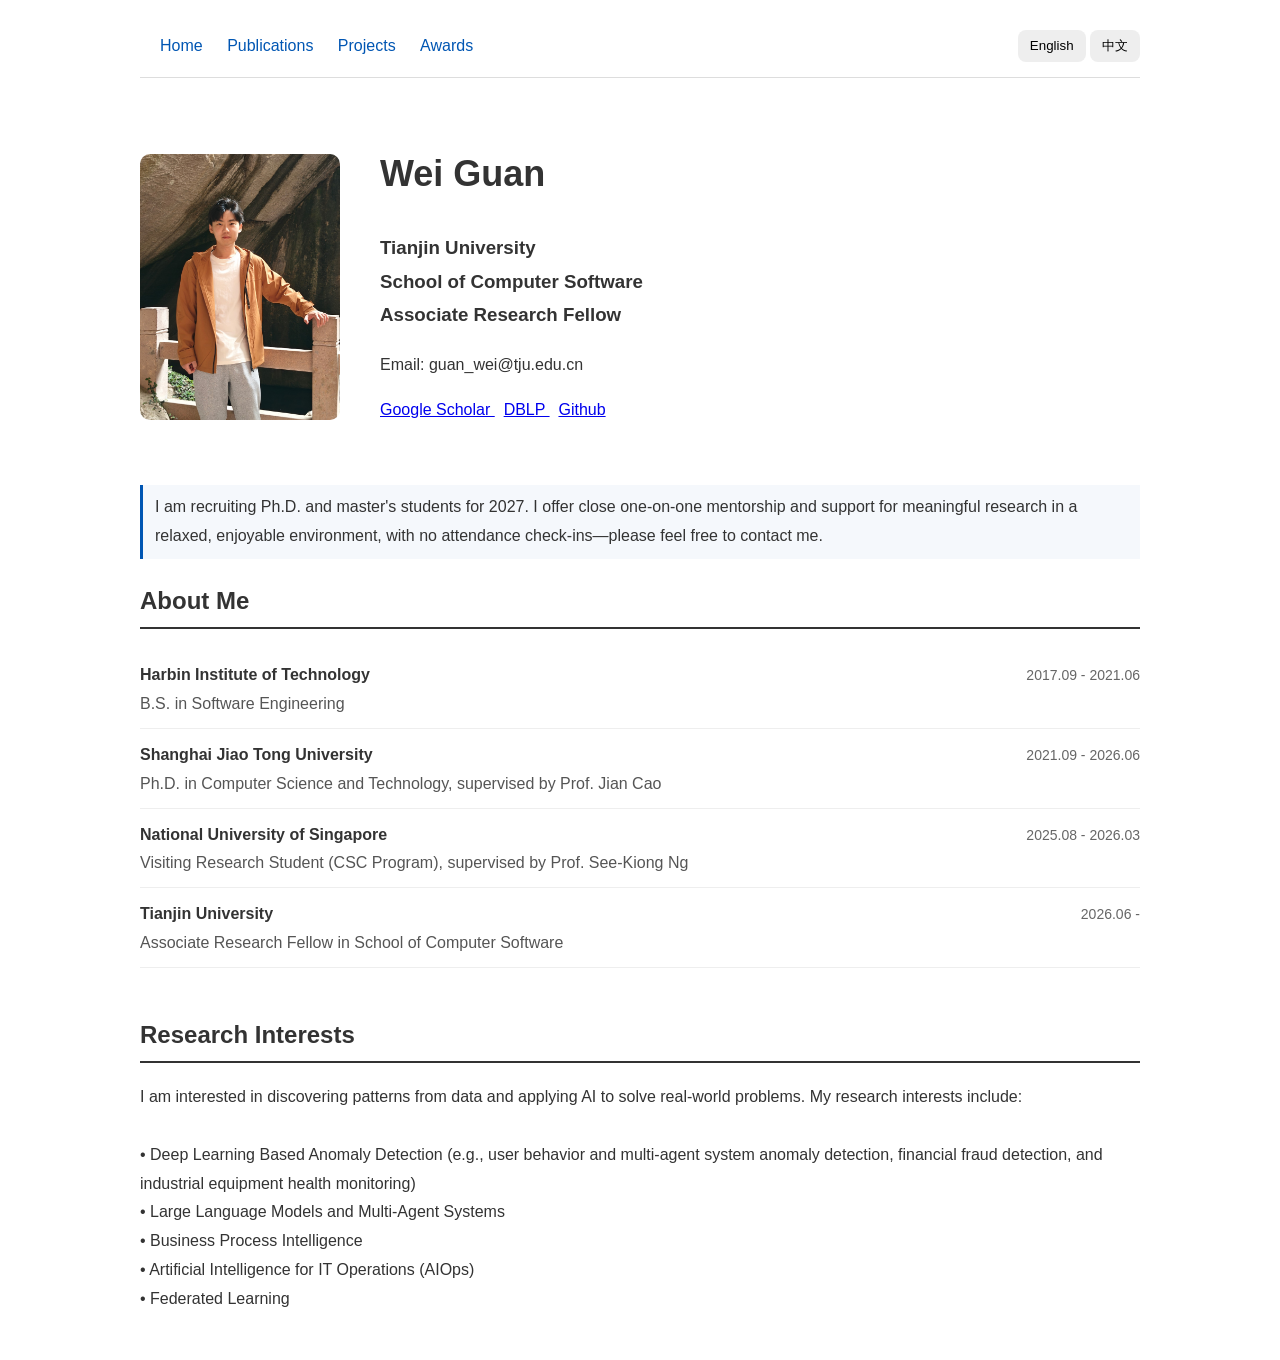
==== index.html @ 826e3b8d "update" ====
<!DOCTYPE html>

<html>


<head>

<meta charset="UTF-8">

<title>Wei Guan</title>

<link rel="stylesheet" href="css/style.css">

</head>



<body>



<nav>


<div>

<a href="index.html">
Home
</a>


<a href="publications.html">
Publications
</a>


<a href="projects.html">
Projects
</a>


<a href="awards.html">
Awards
</a>


<!--<a href="services.html">-->
<!--Services-->
<!--</a>-->


</div>



<div>

<button onclick="switchLang('en')">
English
</button>


<button onclick="switchLang('zh')">
中文
</button>


</div>



</nav>




<div class="profile">


<div>

<img src="images/profile.jpg">

</div>



<div>


<h1>

<span class="en">
Wei Guan
</span>


<span class="zh">
关威
</span>


</h1>



<h3>

<span class="en">

Tianjin University<br>

School of Computer Software<br>

Associate Research Fellow

</span>


<span class="zh">

天津大学<br>

软件学院<br>

特聘副研究员

</span>


</h3>



<p>
Email:
guan_wei@tju.edu.cn
</p>

<p>

<a href="https://scholar.google.com/citations?user=FKhrW-oAAAAJ">
Google Scholar
</a>


&nbsp;


<a href="https://dblp.org/pid/98/3846-6.html">
DBLP
</a>

&nbsp;


<a href="https://github.com/guanwei49">
Github
</a>

</p>


</div>


</div>






<section>

<p class="recruitment">
<span class="en">I am recruiting Ph.D. and master's students for 2027. I offer close one-on-one mentorship and support for meaningful research in a relaxed, enjoyable environment, with no attendance check-ins—please feel free to contact me.</span>
<span class="zh">招收 2027 级博士和硕士研究生，提供一对一科研指导与支持；团队氛围轻松愉快，无打卡要求。欢迎有志于开展有意义研究的同学与我联系。</span>
</p>

<h2>
<span class="en">About Me</span>
<span class="zh">关于我</span>
</h2>

<div class="en education-list">
<div class="education-item">
<div class="education-main">
<b>Harbin Institute of Technology</b>
<span>2017.09 - 2021.06</span>
</div>
<div class="education-detail">B.S. in Software Engineering</div>
</div>

<div class="education-item">
<div class="education-main">
<b>Shanghai Jiao Tong University</b>
<span>2021.09 - 2026.06</span>
</div>
<div class="education-detail">Ph.D. in Computer Science and Technology, supervised by Prof. Jian Cao</div>
</div>

<div class="education-item">
<div class="education-main">
<b>National University of Singapore</b>
<span>2025.08 - 2026.03</span>
</div>
<div class="education-detail">Visiting Research Student (CSC Program), supervised by Prof. See-Kiong Ng</div>
</div>

<div class="education-item">
<div class="education-main">
<b>Tianjin University</b>
<span>2026.06 - </span>
</div>
<div class="education-detail">Associate Research Fellow in School of Computer Software</div>
</div>
</div>

<div class="zh education-list">
<div class="education-item">
<div class="education-main">
<b>哈尔滨工业大学</b>
<span>2017.09 - 2021.06</span>
</div>
<div class="education-detail">软件工程本科</div>
</div>

<div class="education-item">
<div class="education-main">
<b>上海交通大学</b>
<span>2021.09 - 2026.06</span>
</div>
<div class="education-detail">计算机科学与技术直博，导师：曹健教授</div>
</div>

<div class="education-item">
<div class="education-main">
<b>新加坡国立大学</b>
<span>2025.08 - 2026.03</span>
</div>
<div class="education-detail">国家公派联合培养，导师：See-Kiong Ng教授</div>
</div>

<div class="education-item">
<div class="education-main">
<b>天津大学</b>
<span>2026.06 - </span>
</div>
<div class="education-detail">软件学院特聘副研究员</div>
</div>
</div>

</section>



<section>

<h2>
<span class="en">Research Interests</span>
<span class="zh">研究兴趣</span>
</h2>

<p class="en">
I am interested in discovering patterns from data and applying AI to solve real-world problems. My research interests include:
<br><br>
• Deep Learning Based Anomaly Detection (e.g., user behavior and multi-agent system anomaly detection, financial fraud detection, and industrial equipment health monitoring)
<br>
• Large Language Models and Multi-Agent Systems
<br>
• Business Process Intelligence
<br>
• Artificial Intelligence for IT Operations (AIOps)
<br>
• Federated Learning
</p>

<p class="zh">
我致力于从数据中发现规律，并运用人工智能解决实际问题。
<br>
研究方向包括：
<br><br>
• 基于深度学习的异常检测（如用户行为/多智能体系统异常检测、金融欺诈检测、工业设备健康监测等）
<br>
• 大语言模型与多智能体系统
<br>
• 业务流程智能分析
<br>
• 智能运维
<br>
• 联邦学习
</p>

</section>




<script src="js/language.js"></script>


</body>


</html>
---- css/style.css ----
body {

    font-family:
    "Helvetica Neue",
    Arial,
    "Microsoft YaHei",
    sans-serif;

    max-width: 1000px;

    margin: auto;

    padding: 30px;

    color: #333;

    line-height: 1.8;

}


nav {

    display:flex;

    justify-content:space-between;

    align-items:center;

    border-bottom:1px solid #ddd;

    padding-bottom:15px;

}


nav a {

    margin-left:20px;

    text-decoration:none;

    color:#0056b3;

}


button {

    border:none;

    background:#eee;

    padding:6px 12px;

    cursor:pointer;

}

nav button {

    display:inline-flex;

    align-items:center;

    justify-content:center;

    height:32px;

    padding:0 12px;

    line-height:1;

    border-radius:8px;

}



.profile {

    display:flex;

    margin-top:40px;

    gap:40px;

    align-items: center;
}


.profile img {

    width:200px;

    height:266px;

    object-fit:cover;

    border-radius:10px;

    margin-top:25px;
}

.recruitment {

    padding:8px 12px;

    border-left:3px solid #0056b3;

    background:#f5f8fc;

}


section {

    margin-top:45px;

}



h1 {

    font-size:36px;

}



h2 {

    border-bottom:2px solid #333;

    padding-bottom:5px;

}

.project-section-title {

    margin-top:24px;

    margin-bottom:6px;

    font-size:18px;

    line-height:1.3;

    color:#333;

    font-weight:700;

}



section > .project-section-title:first-child {

    margin-top:0;

}



.project-item {

    padding:12px 0;

    border-bottom:1px solid #eee;

}



.project-main {

    display:flex;

    justify-content:space-between;

    gap:20px;

    align-items:baseline;

}



.project-main span {

    flex-shrink:0;

    color:#666;

    font-size:14px;

}

.project-main b {

    font-weight:400;

}



.project-meta {

    margin-top:2px;

    color:#555;

    line-height:1.5;

}

.award-list {

    border-top:1px solid #eee;

}



.award-item {

    padding:12px 0;

    border-bottom:1px solid #eee;

}



.award-main {

    display:flex;

    justify-content:space-between;

    gap:20px;

    align-items:baseline;

}



.award-main span {

    flex-shrink:0;

    color:#666;

    font-size:14px;

}

.award-main b {

    font-weight:400;

}

.education-list {

    margin-top:18px;

}



.education-item {

    padding:12px 0;

    border-bottom:1px solid #eee;

}



.education-main {

    display:flex;

    justify-content:space-between;

    gap:20px;

    align-items:baseline;

}



.education-main span {

    flex-shrink:0;

    color:#666;

    font-size:14px;

}



.education-detail {

    margin-top:2px;

    color:#555;

    line-height:1.5;

}



.zh {

    display:none;

}



.paper {

    margin-bottom:25px;

}



.ccf {

    float:right;

    font-weight:bold;

    color:#555;

}



footer {

    margin-top:60px;

    text-align:center;

    color:#888;

}



@media(max-width:700px){


.profile{

flex-direction:column;

}


.education-main{

flex-direction:column;

gap:0;

}


.project-main{

flex-direction:column;

gap:0;

}


.award-main{

flex-direction:column;

gap:0;

}


}

/* Publications */


.filter{

margin:18px 0;

}


.filter button{

margin-right:12px;

padding:6px 15px;

border:1px solid #aaa;

background:white;

cursor:pointer;

}



.year{

margin-top:28px;

border-bottom:
2px solid #333;

padding-bottom:3px;

line-height:1.3;

}



.paper{

position:relative;

margin-bottom:14px;

padding:0 70px 12px 0;

border-bottom:1px solid #eee;

line-height:1.45;

}



.paper .title{

font-weight:500;

font-size:16px;

line-height:1.35;

}



.paper .authors{

display:inline;

margin-top:0;

color:#555;

font-size:14px;

}



.paper .venue{

display:inline;

margin-top:0;

font-style:italic;

color:#555;

font-size:14px;

}



.paper .venue:before{

content:" • ";

font-style:normal;

color:#999;

}



.ccf{

position:absolute;

right:0;

top:2px;

font-weight:bold;

font-size:13px;

color:#555;

}



@media(max-width:700px){


.ccf{

position:static;

display:inline-block;

margin-top:4px;

}


.paper{

padding-right:0;

}


}
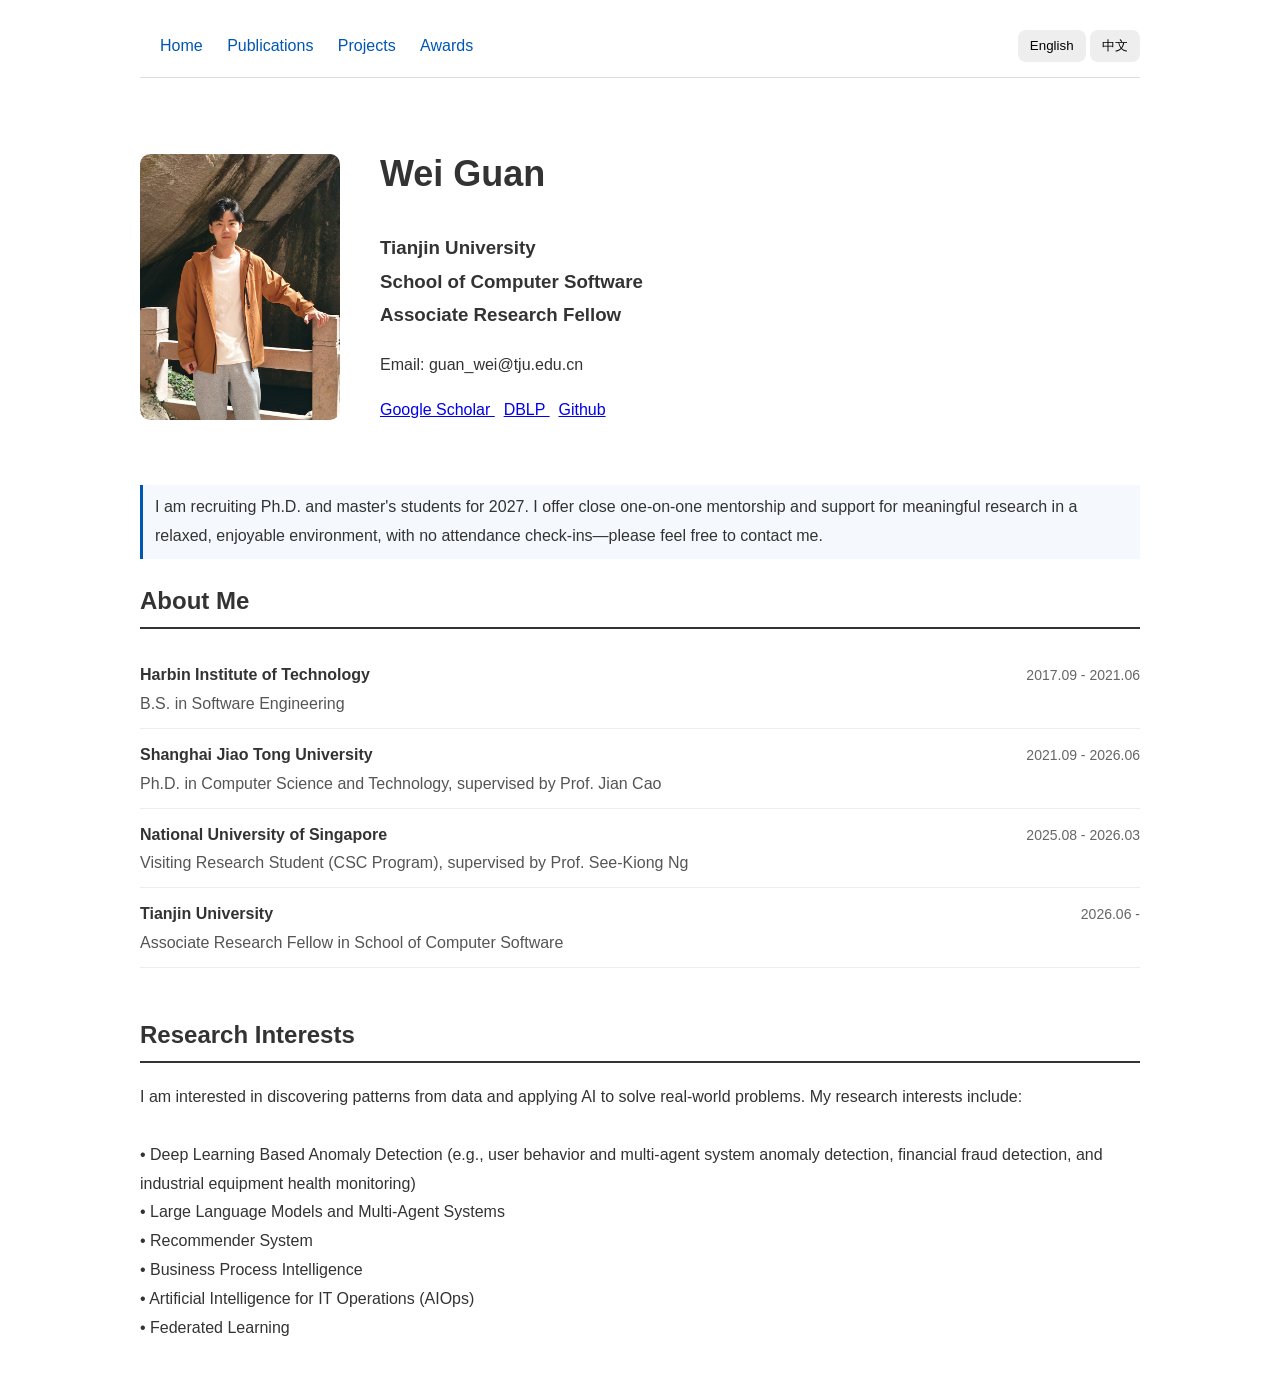
==== commit c3a81afb: "UPDATE" ====
--- a/index.html
+++ b/index.html
@@ -269,6 +269,8 @@
 <br>
 • Large Language Models and Multi-Agent Systems
 <br>
+• Recommender System
+<br>
 • Business Process Intelligence
 <br>
 • Artificial Intelligence for IT Operations (AIOps)
@@ -285,6 +287,8 @@
 <br>
 • 大语言模型与多智能体系统
 <br>
+• 推荐系统
+<br>
 • 业务流程智能分析
 <br>
 • 智能运维
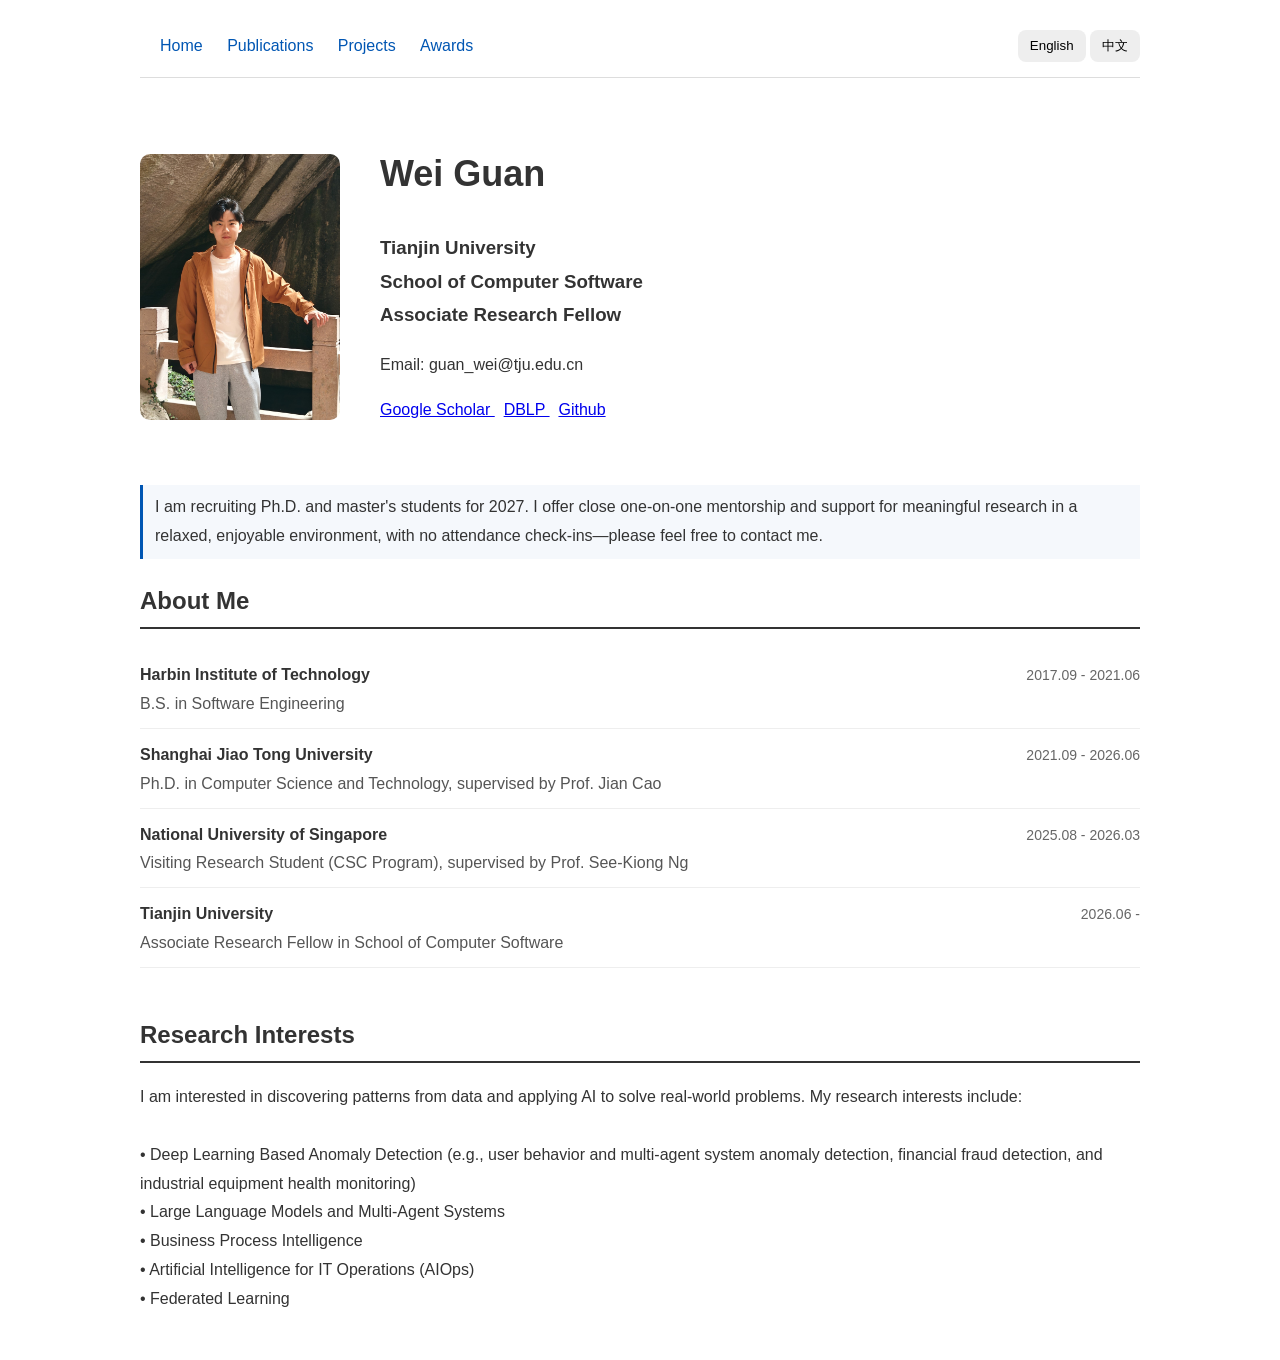
==== commit 81ed47c3: "update" ====
--- a/index.html
+++ b/index.html
@@ -247,7 +247,7 @@
 <b>天津大学</b>
 <span>2026.06 - </span>
 </div>
-<div class="education-detail">软件学院特聘副研究员</div>
+<div class="education-detail">软件学院副研究员</div>
 </div>
 </div>
 
@@ -269,8 +269,6 @@
 <br>
 • Large Language Models and Multi-Agent Systems
 <br>
-• Recommender System
-<br>
 • Business Process Intelligence
 <br>
 • Artificial Intelligence for IT Operations (AIOps)
@@ -287,8 +285,6 @@
 <br>
 • 大语言模型与多智能体系统
 <br>
-• 推荐系统
-<br>
 • 业务流程智能分析
 <br>
 • 智能运维
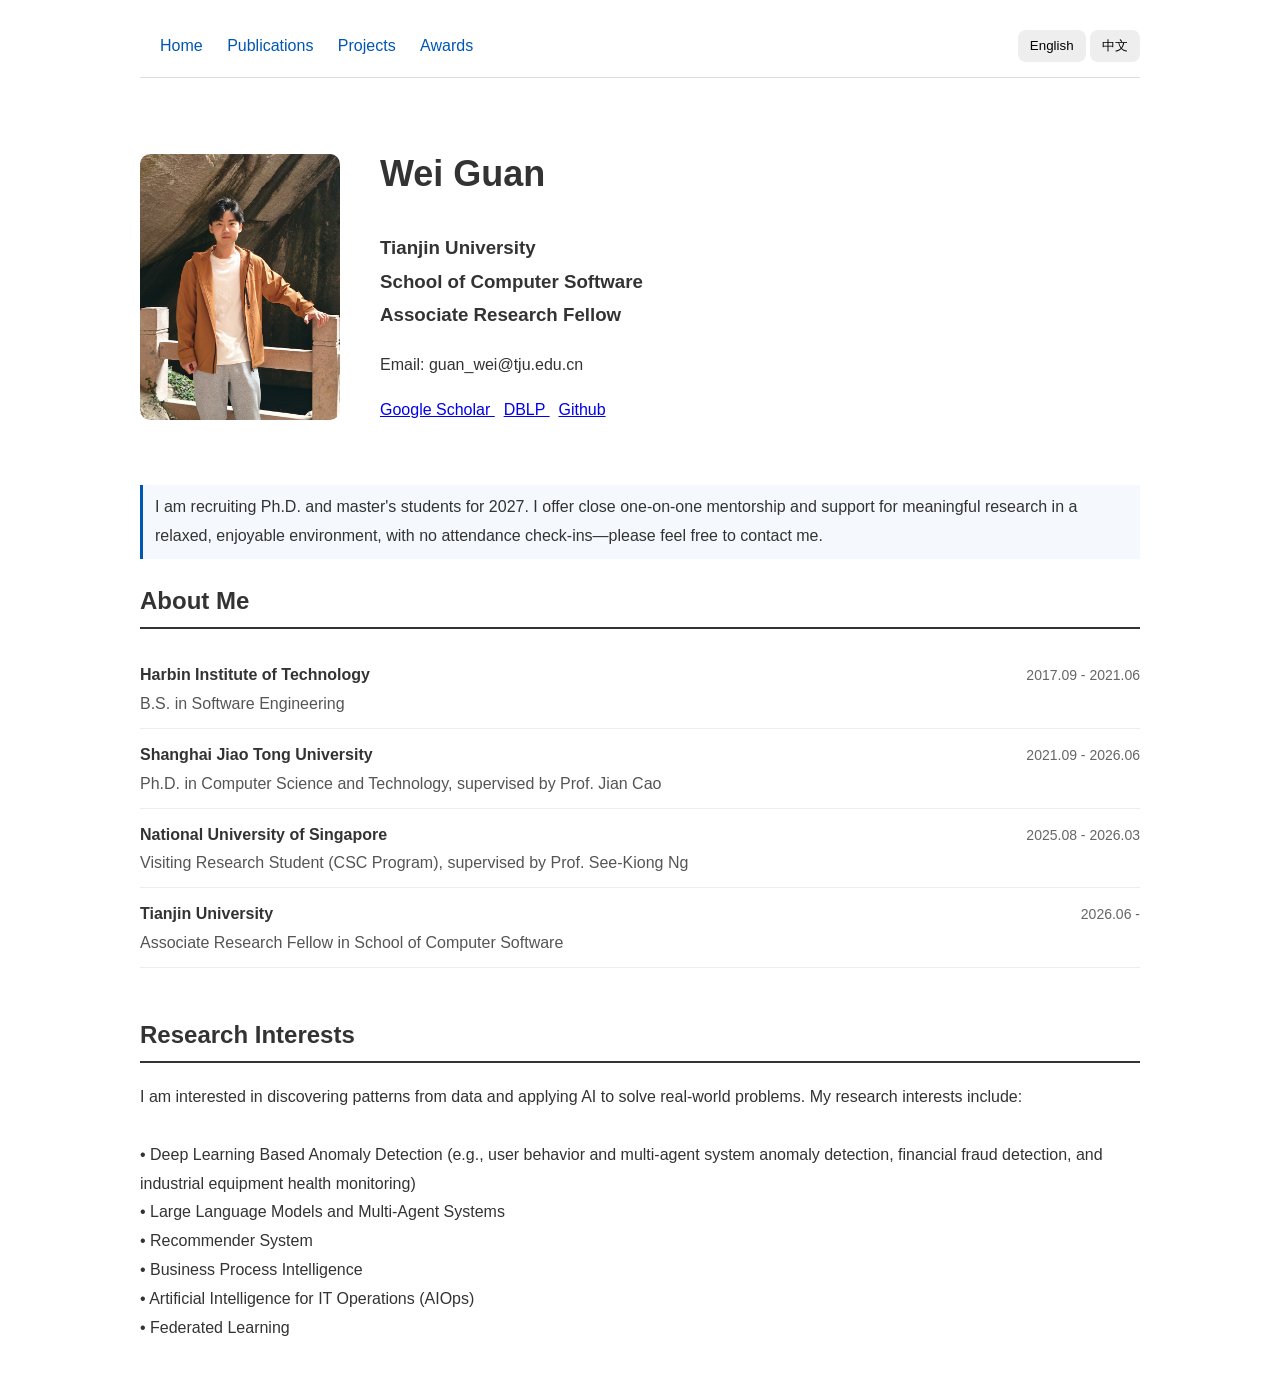
==== commit 43514945: "Merge remote-tracking branch 'origin/master'" ====
--- a/index.html
+++ b/index.html
@@ -269,6 +269,8 @@
 <br>
 • Large Language Models and Multi-Agent Systems
 <br>
+• Recommender System
+<br>
 • Business Process Intelligence
 <br>
 • Artificial Intelligence for IT Operations (AIOps)
@@ -285,6 +287,8 @@
 <br>
 • 大语言模型与多智能体系统
 <br>
+• 推荐系统
+<br>
 • 业务流程智能分析
 <br>
 • 智能运维
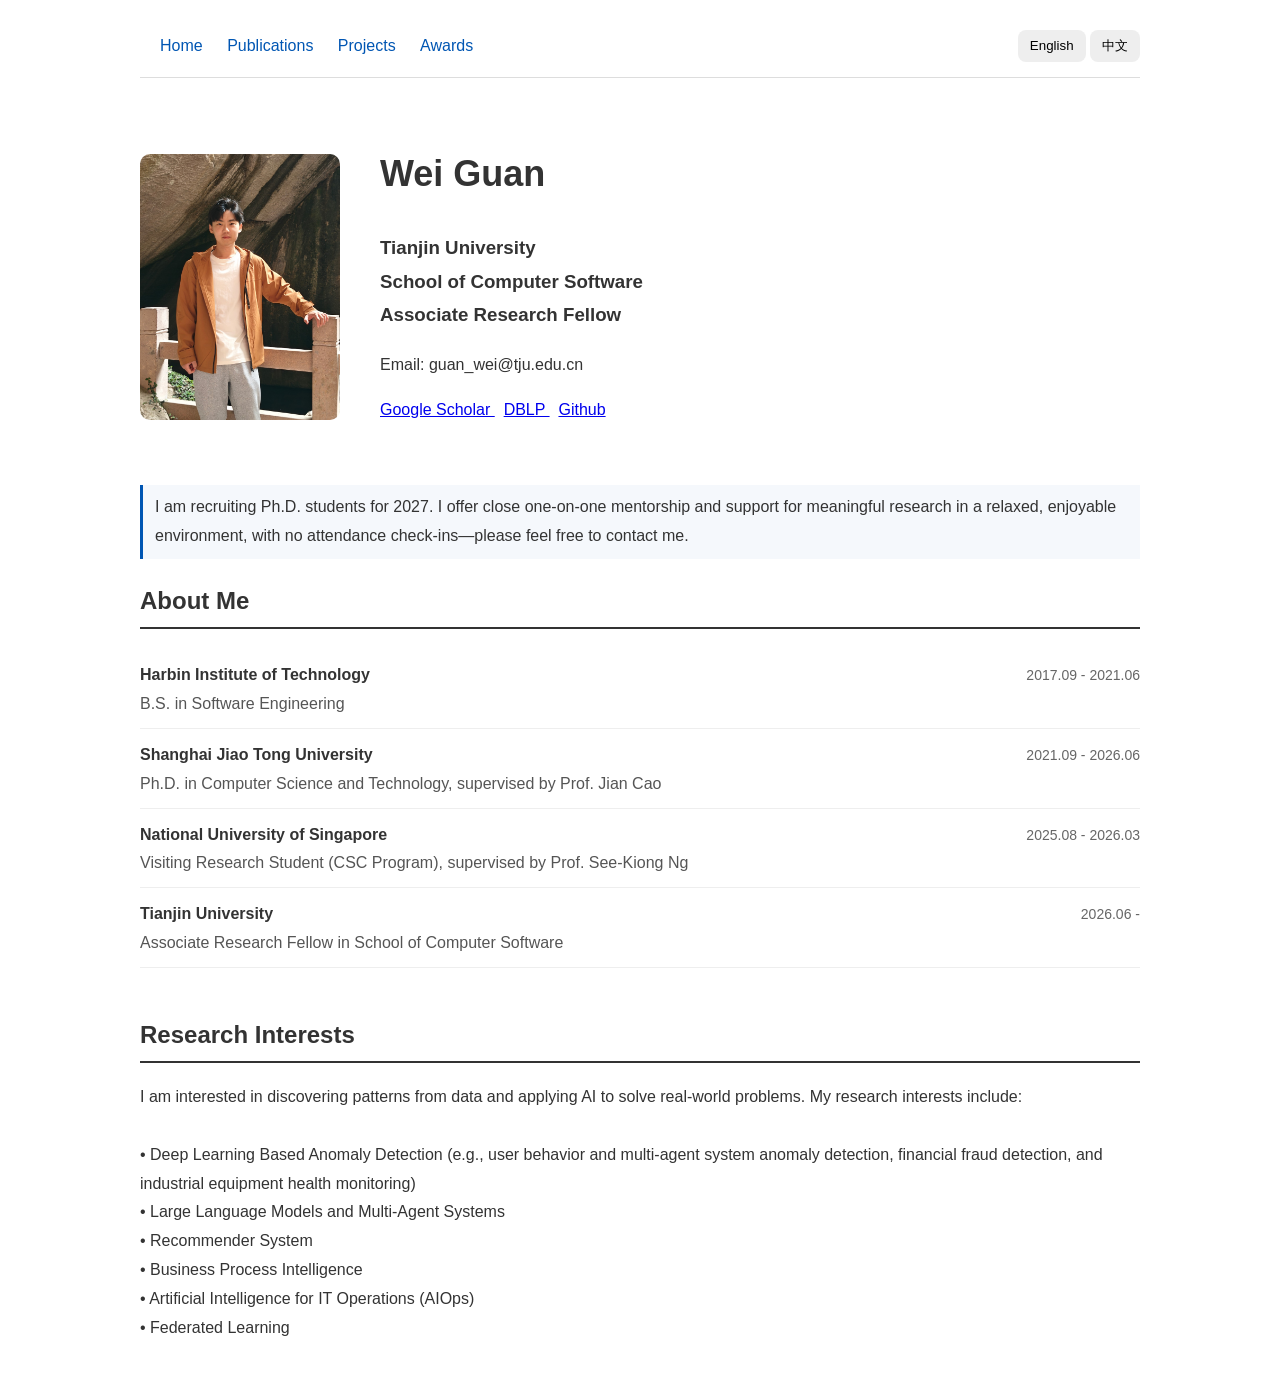
==== commit 5a372ce5: "update" ====
--- a/index.html
+++ b/index.html
@@ -123,7 +123,7 @@
 
 软件学院<br>
 
-特聘副研究员
+副研究员
 
 </span>
 
@@ -174,8 +174,8 @@
 <section>
 
 <p class="recruitment">
-<span class="en">I am recruiting Ph.D. and master's students for 2027. I offer close one-on-one mentorship and support for meaningful research in a relaxed, enjoyable environment, with no attendance check-ins—please feel free to contact me.</span>
-<span class="zh">招收 2027 级博士和硕士研究生，提供一对一科研指导与支持；团队氛围轻松愉快，无打卡要求。欢迎有志于开展有意义研究的同学与我联系。</span>
+<span class="en">I am recruiting Ph.D. students for 2027. I offer close one-on-one mentorship and support for meaningful research in a relaxed, enjoyable environment, with no attendance check-ins—please feel free to contact me.</span>
+<span class="zh">招收 2027 级博士研究生，提供一对一科研指导与支持；团队氛围轻松愉快，无打卡要求。欢迎有志于开展有意义研究的同学与我联系。</span>
 </p>
 
 <h2>
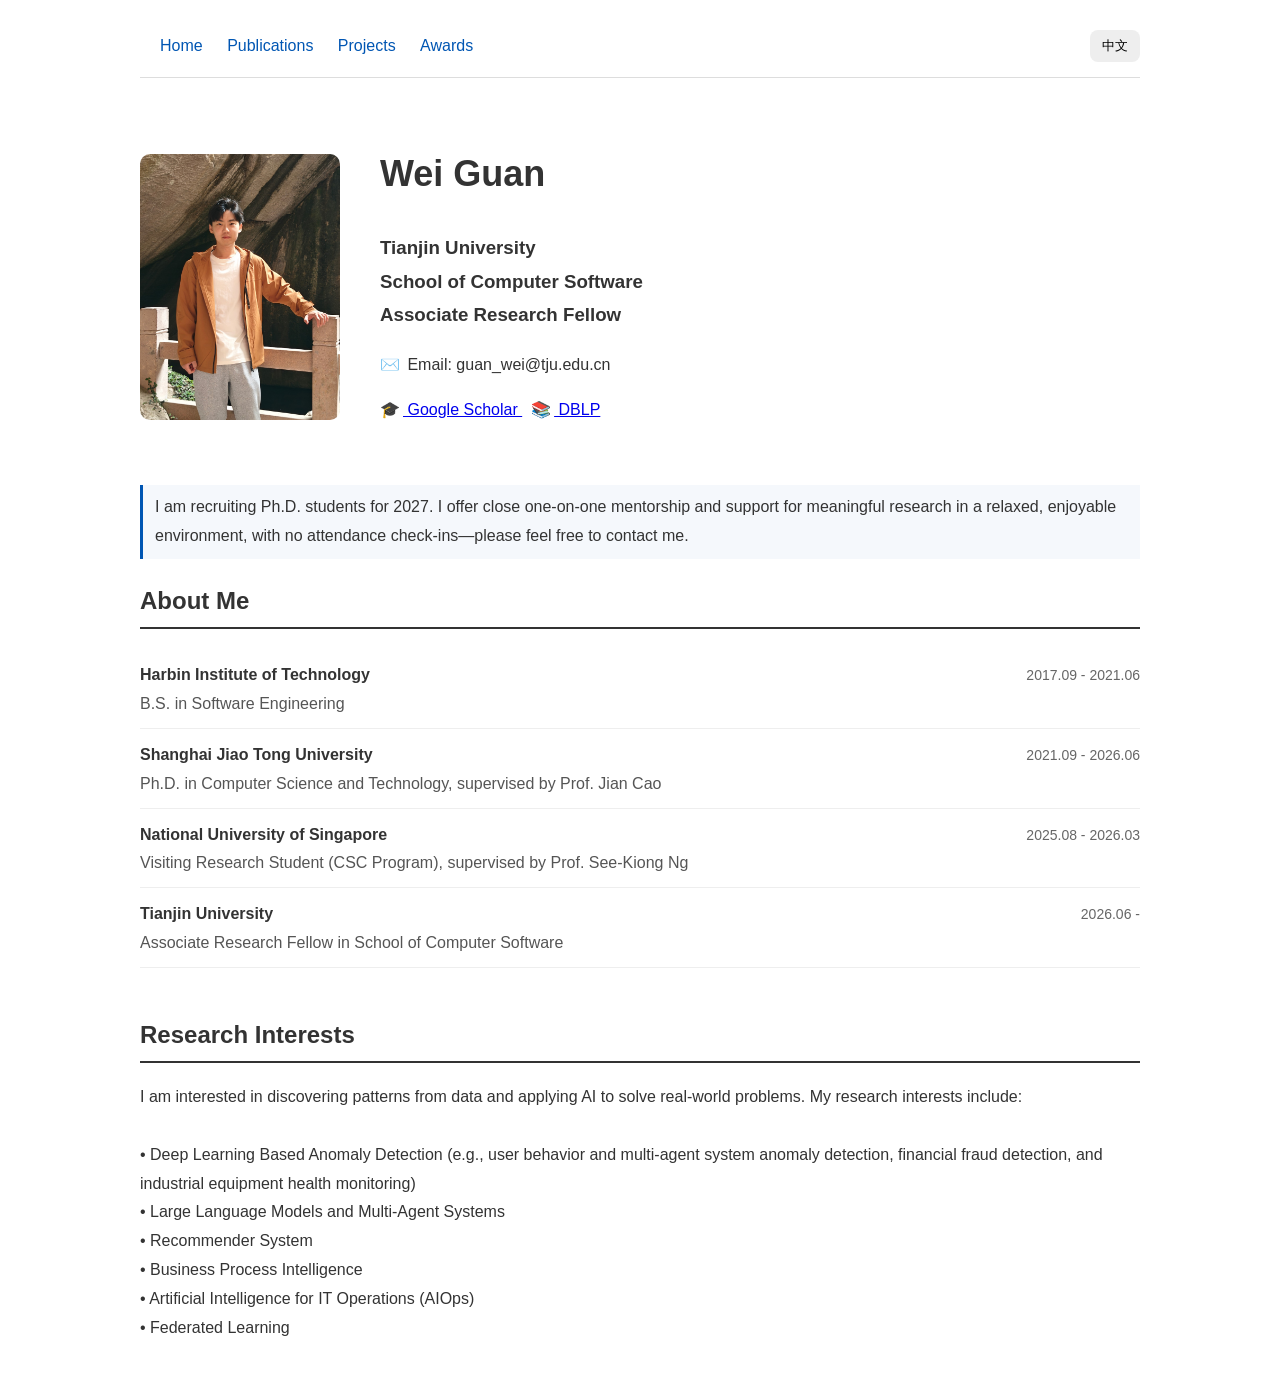
==== commit 2d922cf5: "update" ====
--- a/index.html
+++ b/index.html
@@ -55,12 +55,7 @@
 
 <div>
 
-<button onclick="switchLang('en')">
-English
-</button>
-
-
-<button onclick="switchLang('zh')">
+<button id="language-toggle" type="button" onclick="toggleLanguage()" aria-label="Switch to Chinese">
 中文
 </button>
 
@@ -133,6 +128,7 @@
 
 
 <p>
+<span class="profile-link-icon" aria-hidden="true">✉️</span>
 Email:
 guan_wei@tju.edu.cn
 </p>
@@ -140,6 +136,7 @@
 <p>
 
 <a href="https://scholar.google.com/citations?user=FKhrW-oAAAAJ">
+<span class="profile-link-icon" aria-hidden="true">🎓</span>
 Google Scholar
 </a>
 
@@ -148,15 +145,10 @@
 
 
 <a href="https://dblp.org/pid/98/3846-6.html">
+<span class="profile-link-icon" aria-hidden="true">📚</span>
 DBLP
 </a>
-
-&nbsp;
-
-
-<a href="https://github.com/guanwei49">
-Github
-</a>
+    
 
 </p>
 
--- a/css/style.css
+++ b/css/style.css
@@ -112,6 +112,17 @@
 
 }
 
+.profile-link-icon {
+
+    display:inline-block;
+
+    margin-right:3px;
+
+    font-size:16px;
+
+    line-height:1;
+
+}
 
 section {
 
@@ -407,6 +418,28 @@
 
 }
 
+.publication-summary{
+
+margin:0 0 22px;
+
+color:#333;
+
+font-size:20px;
+
+font-weight:600;
+
+}
+
+.publication-summary::before{
+
+content:"▣";
+
+margin-right:8px;
+
+color:#0056b3;
+
+}
+
 
 .filter button{
 
@@ -419,6 +452,16 @@
 background:white;
 
 cursor:pointer;
+
+}
+
+.filter button.active{
+
+border-color:#0056b3;
+
+background:#0056b3;
+
+color:white;
 
 }
 
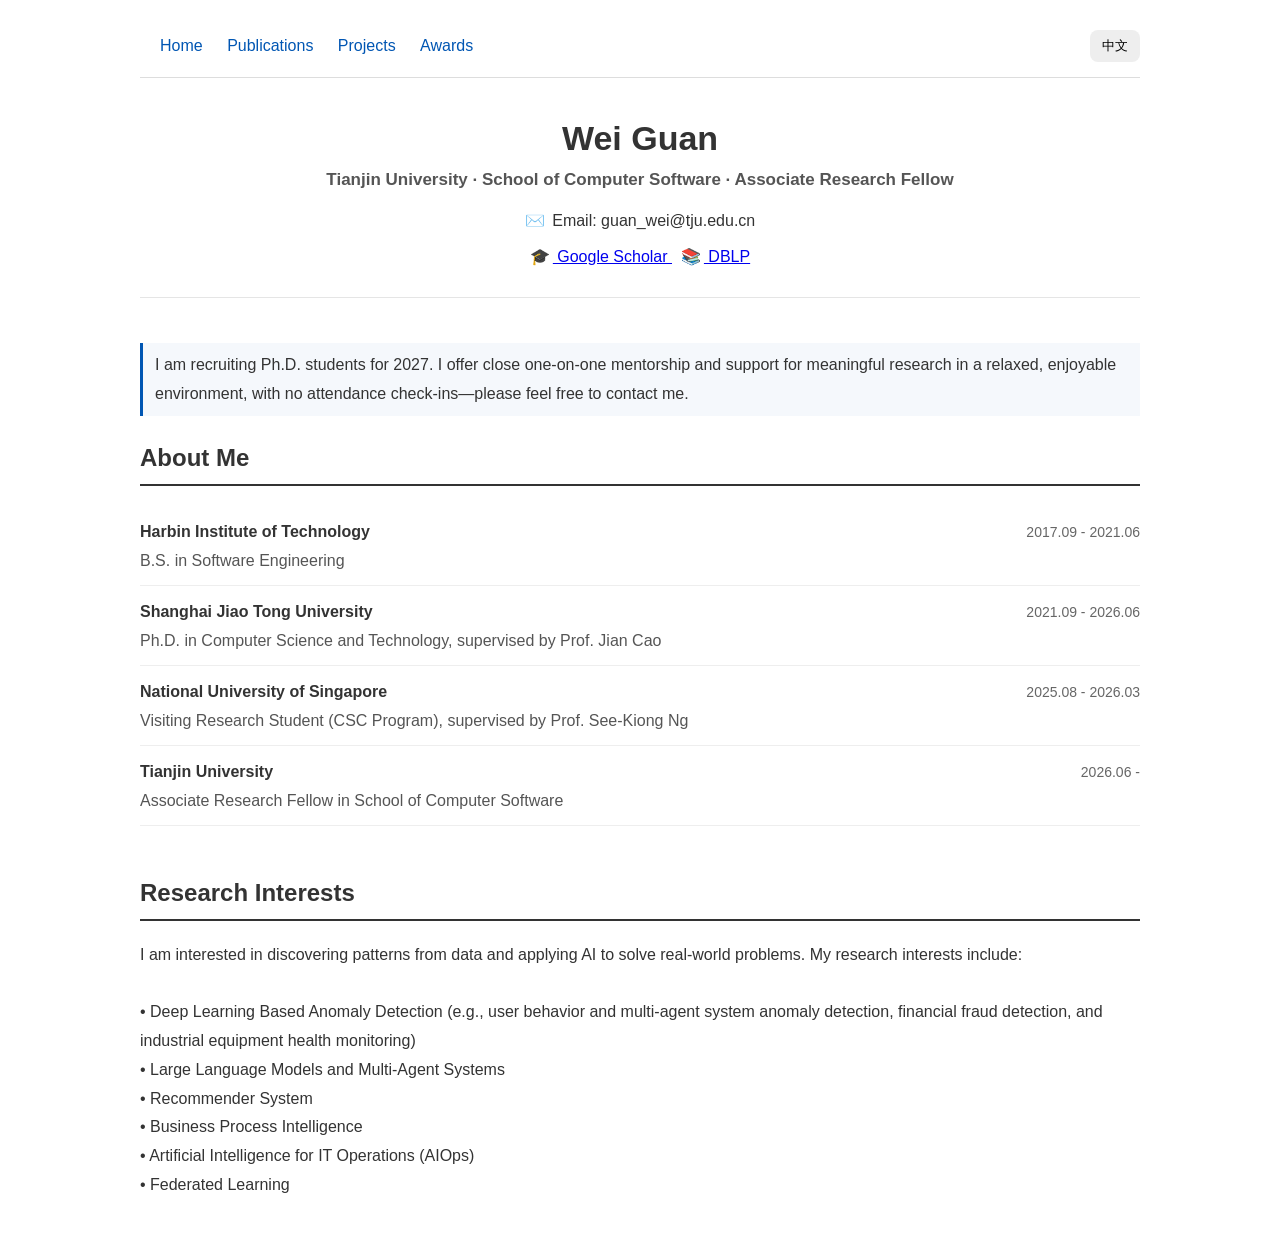
==== commit c853f9a2: "update" ====
--- a/index.html
+++ b/index.html
@@ -72,17 +72,6 @@
 <div class="profile">
 
 
-<div>
-
-<img src="images/profile.jpg">
-
-</div>
-
-
-
-<div>
-
-
 <h1>
 
 <span class="en">
@@ -99,26 +88,18 @@
 
 
 
-<h3>
+<h3 class="profile-affiliation">
 
 <span class="en">
 
-Tianjin University<br>
-
-School of Computer Software<br>
-
-Associate Research Fellow
+Tianjin University · School of Computer Software · Associate Research Fellow
 
 </span>
 
 
 <span class="zh">
 
-天津大学<br>
-
-软件学院<br>
-
-副研究员
+天津大学 · 软件学院 · 副研究员
 
 </span>
 
@@ -156,9 +137,6 @@
 </div>
 
 
-</div>
-
-
 
 
 
--- a/css/style.css
+++ b/css/style.css
@@ -79,27 +79,32 @@
 
 .profile {
 
-    display:flex;
-
-    margin-top:40px;
-
-    gap:40px;
-
-    align-items: center;
-}
-
-
-.profile img {
-
-    width:200px;
-
-    height:266px;
-
-    object-fit:cover;
-
-    border-radius:10px;
-
-    margin-top:25px;
+    margin-top:30px;
+    padding:10px 0 18px;
+    border-bottom:1px solid #e5e5e5;
+    text-align:center;
+}
+
+.profile h1 {
+    margin:0 0 8px;
+    font-size:34px;
+    line-height:1.2;
+}
+
+.profile h3 {
+    margin:0 0 14px;
+    color:#555;
+    font-size:17px;
+    font-weight:400;
+    line-height:1.55;
+}
+
+.profile-affiliation {
+    font-weight:700 !important;
+}
+
+.profile p {
+    margin:7px 0;
 }
 
 .recruitment {
